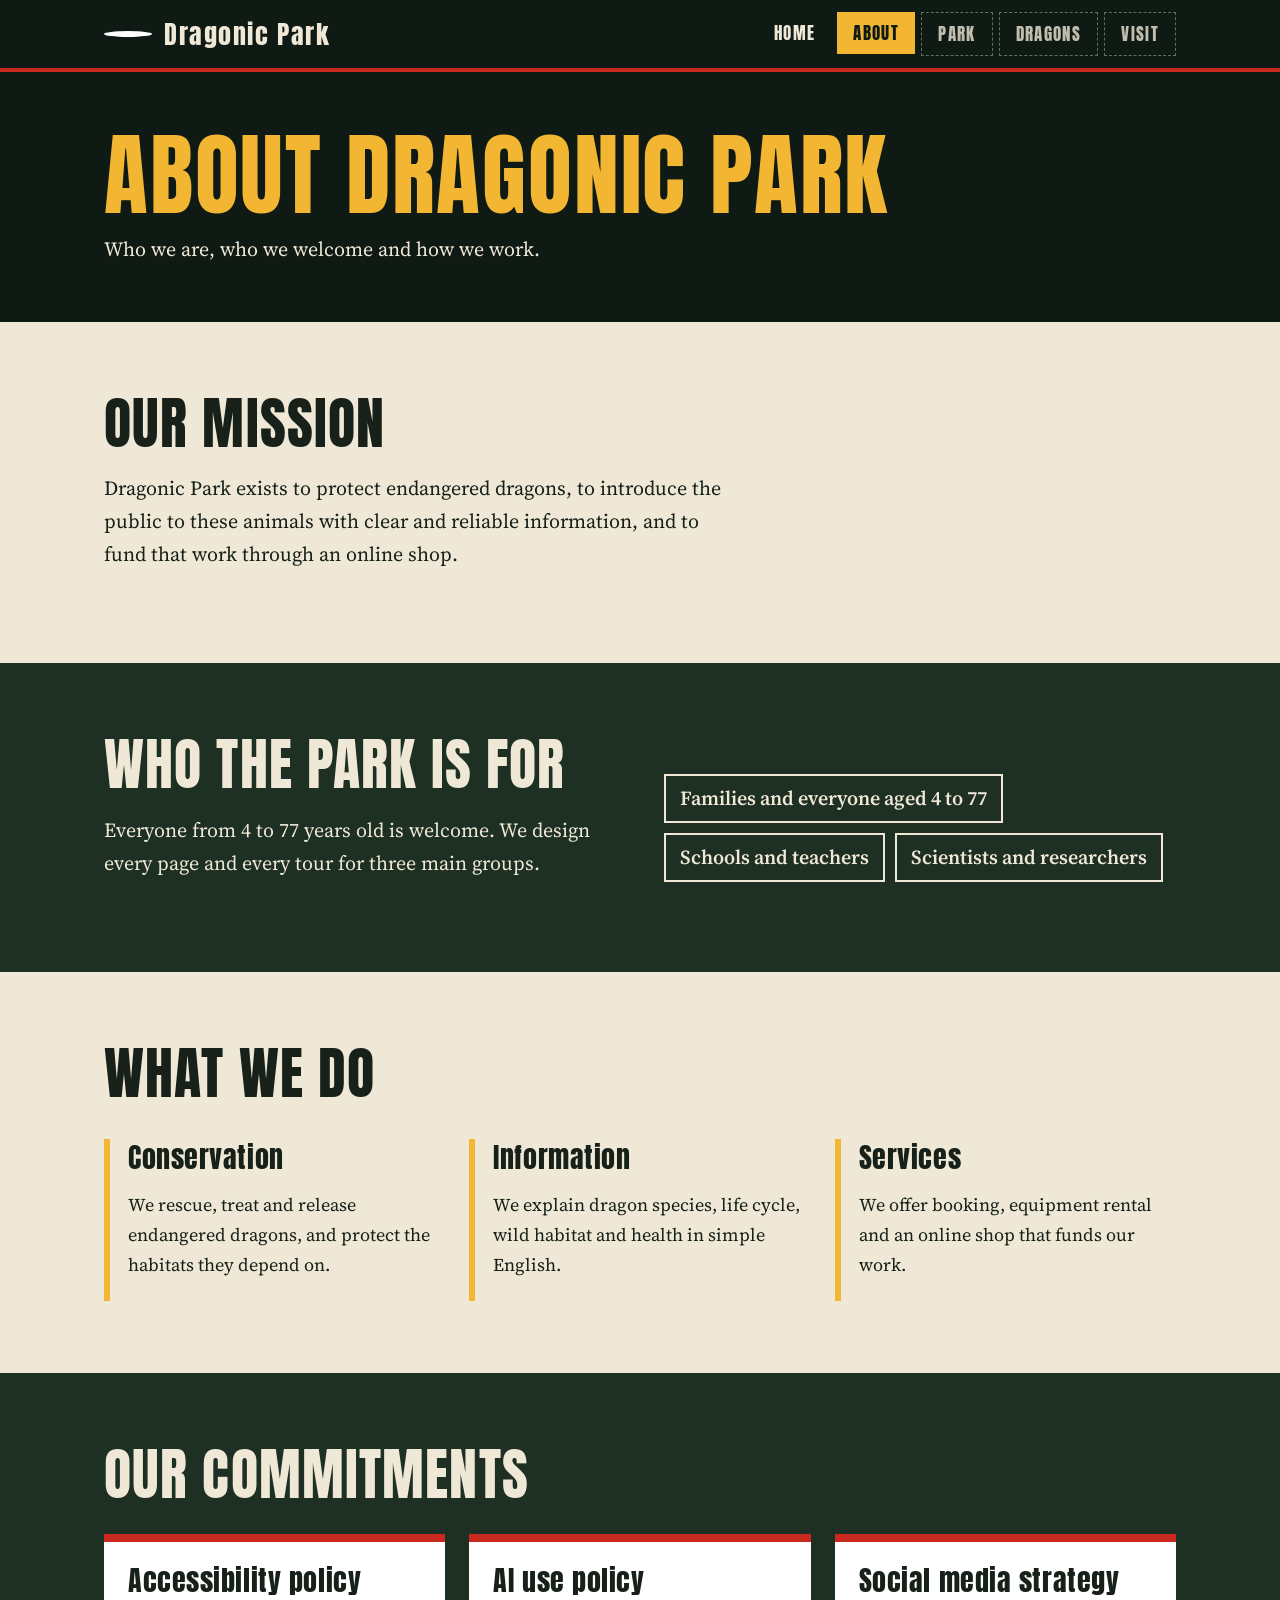
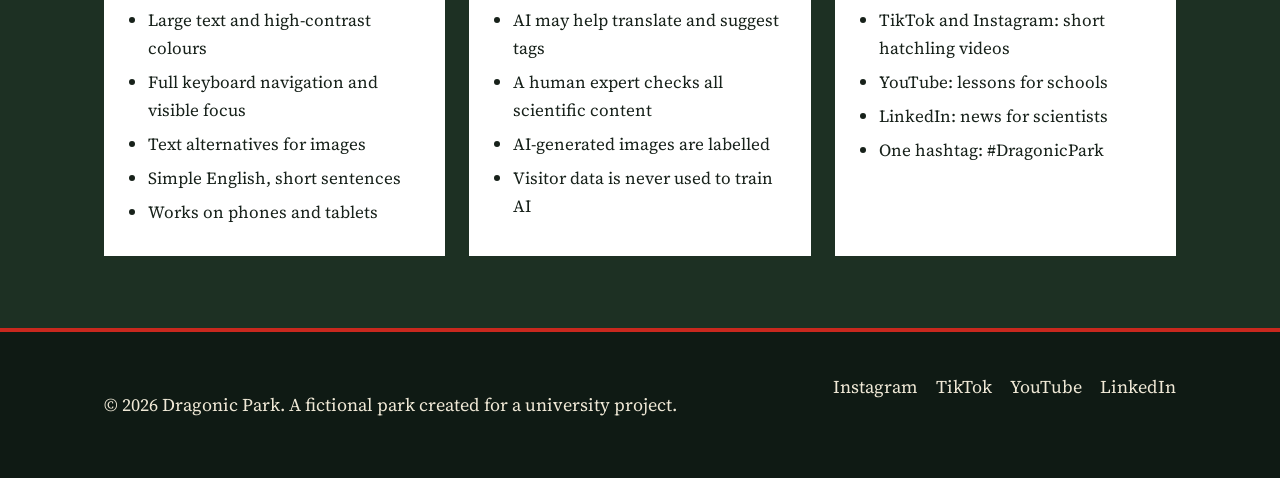
==== about.html @ 77708f82 "Add files via upload" ====
<!DOCTYPE html>
<html lang="en"><head><meta charset="UTF-8"><meta name="viewport" content="width=device-width, initial-scale=1">
<title>About — Dragonic Park</title>
<link rel="preconnect" href="https://fonts.googleapis.com"><link rel="preconnect" href="https://fonts.gstatic.com" crossorigin>
<link href="https://fonts.googleapis.com/css2?family=Anton&family=Source+Serif+4:wght@400;600;700&display=swap" rel="stylesheet">
<link rel="stylesheet" href="style.css"></head><body>
<a class="skip" href="#main">Skip to main content</a>
<header class="top"><div class="wrap"><a class="brand" href="index.html"><img src="logo.svg" alt="">Dragonic Park</a><nav aria-label="Main navigation"><ul><li><a href="index.html">Home</a></li><li><a href="about.html" aria-current="page">About</a></li><li><a href="#" class="soon" aria-disabled="true" title="This page is coming soon">Park</a></li><li><a href="#" class="soon" aria-disabled="true" title="This page is coming soon">Dragons</a></li><li><a href="#" class="soon" aria-disabled="true" title="This page is coming soon">Visit</a></li></ul></nav></div></header>
<main id="main"><div class="page-title"><div class="wrap"><h1>About Dragonic Park</h1><p>Who we are, who we welcome and how we work.</p></div></div>
<section><div class="wrap"><h2>Our mission</h2><p class="lead">Dragonic Park exists to protect endangered dragons, to introduce the public to these animals with clear and reliable information, and to fund that work through an online shop.</p></div></section>
<section class="dark"><div class="wrap cols"><div><h2>Who the park is for</h2><p class="lead">Everyone from 4 to 77 years old is welcome. We design every page and every tour for three main groups.</p></div>
<ul class="tags" style="font-size:20px"><li>Families and everyone aged 4 to 77</li><li>Schools and teachers</li><li>Scientists and researchers</li></ul></div></section>
<section><div class="wrap"><h2>What we do</h2><div class="info"><article><h3>Conservation</h3><p>We rescue, treat and release endangered dragons, and protect the habitats they depend on.</p></article>
<article><h3>Information</h3><p>We explain dragon species, life cycle, wild habitat and health in simple English.</p></article>
<article><h3>Services</h3><p>We offer booking, equipment rental and an online shop that funds our work.</p></article></div></div></section>
<section class="dark"><div class="wrap"><h2>Our commitments</h2><div class="policy" style="color:var(--ink)">
<article><h3>Accessibility policy</h3><ul><li>Large text and high-contrast colours</li><li>Full keyboard navigation and visible focus</li><li>Text alternatives for images</li><li>Simple English, short sentences</li><li>Works on phones and tablets</li></ul></article>
<article><h3>AI use policy</h3><ul><li>AI may help translate and suggest tags</li><li>A human expert checks all scientific content</li><li>AI-generated images are labelled</li><li>Visitor data is never used to train AI</li></ul></article>
<article><h3>Social media strategy</h3><ul><li>TikTok and Instagram: short hatchling videos</li><li>YouTube: lessons for schools</li><li>LinkedIn: news for scientists</li><li>One hashtag: #DragonicPark</li></ul></article></div></div></section></main>
<footer><div class="wrap"><p>© 2026 Dragonic Park. A fictional park created for a university project.</p><ul><li>Instagram</li><li>TikTok</li><li>YouTube</li><li>LinkedIn</li></ul></div></footer>
<div id="toast" role="status">This page is coming soon.</div>
<script>document.querySelectorAll('a.soon').forEach(a=>a.addEventListener('click',e=>{e.preventDefault();const t=document.getElementById('toast');t.style.display='block';clearTimeout(window._t);window._t=setTimeout(()=>t.style.display='none',2500)}))</script>
</body></html>
---- style.css ----
:root{--night:#0f1a14;--moss:#1d3023;--leaf:#2f4a35;--red:#c8281e;--amber:#f2b632;--bone:#efe8d6;--ink:#17211a;--display:"Anton","Impact","Arial Narrow",sans-serif;--body:"Source Serif 4",Georgia,serif}
*{box-sizing:border-box}html{scroll-behavior:smooth}
body{margin:0;background:var(--bone);color:var(--ink);font:18px/1.65 var(--body)}
img,svg{max-width:100%}a{color:inherit}
h1,h2,h3{font-family:var(--display);font-weight:400;letter-spacing:.02em;line-height:1.05;margin:0}
.wrap{max-width:1120px;margin:0 auto;padding:0 24px}
.skip{position:absolute;left:-999px;background:#fff;color:#000;padding:10px 16px;z-index:20}.skip:focus{left:8px;top:8px}
a:focus-visible,button:focus-visible{outline:3px solid var(--amber);outline-offset:3px}
/* header */
.top{background:var(--night);color:var(--bone);border-bottom:4px solid var(--red)}
.top .wrap{display:flex;align-items:center;justify-content:space-between;gap:16px;flex-wrap:wrap;padding-top:12px;padding-bottom:12px}
.brand{display:flex;align-items:center;gap:12px;text-decoration:none;font:26px var(--display);letter-spacing:.06em}
.brand img{width:48px;height:auto;background:#fff;border-radius:50%;padding:3px}
nav ul{display:flex;gap:6px;list-style:none;margin:0;padding:0;flex-wrap:wrap}
nav a{display:block;padding:8px 16px;text-decoration:none;font:17px var(--display);letter-spacing:.08em;text-transform:uppercase}
nav a:hover,nav a[aria-current]{background:var(--amber);color:var(--night)}
nav a.soon{opacity:.8;border:1px dashed #6f8a77}
/* hero */
.hero{background:radial-gradient(ellipse at 50% 120%,#2f4a35 0,var(--night) 65%);color:var(--bone);text-align:center;padding:72px 0 90px;position:relative}
.badge{width:min(360px,80vw);aspect-ratio:1.5;margin:0 auto 28px;border:6px solid var(--amber);border-radius:50%;background:var(--red);display:grid;place-items:center;box-shadow:0 0 0 6px var(--night),0 0 0 10px var(--amber)}
.badge img{width:44%;background:#fff;border-radius:50%;padding:6px}
.hero h1{font-size:clamp(46px,9vw,110px);color:var(--amber);text-transform:uppercase}
.hero p{max-width:640px;margin:18px auto 30px;font-size:20px}
.btn{display:inline-block;padding:14px 28px;background:var(--red);color:#fff;text-decoration:none;font:20px var(--display);letter-spacing:.08em;text-transform:uppercase;border:3px solid var(--red)}
.btn:hover{background:transparent;color:var(--amber);border-color:var(--amber)}
.btn.alt{background:transparent;border-color:var(--bone);color:var(--bone);margin-left:10px}
.btn.alt:hover{border-color:var(--amber)}
.strip{background:var(--amber);color:var(--night);font:20px var(--display);letter-spacing:.06em;text-align:center;padding:12px 16px}
/* sections */
section{padding:72px 0}
.dark{background:var(--moss);color:var(--bone)}
h2{font-size:clamp(34px,5vw,56px);text-transform:uppercase;margin-bottom:20px}
.lead{max-width:62ch;font-size:20px}
.cols{display:grid;grid-template-columns:1fr 1fr;gap:48px;align-items:center}
.stats{display:grid;grid-template-columns:repeat(3,1fr);gap:16px;text-align:center}
.stats div{border:3px solid var(--night);padding:22px 10px}.stats b{display:block;font:48px var(--display);color:var(--red)}
.grid{display:grid;grid-template-columns:repeat(3,1fr);gap:24px;margin-top:36px}
.card{background:var(--bone);color:var(--ink);border-top:12px solid var(--c,var(--red));padding:22px}
.card h3{font-size:28px;margin-bottom:4px}.card small{display:block;font-weight:700;margin-bottom:10px}
.card p{margin:0;font-size:17px}
.info{display:grid;grid-template-columns:repeat(3,1fr);gap:24px;margin-top:36px}
.info article{border-left:6px solid var(--amber);padding:4px 0 4px 18px}.info h3{font-size:28px;margin-bottom:8px}
.tags{display:flex;flex-wrap:wrap;gap:10px;list-style:none;padding:0;margin:20px 0 0}
.tags li{border:2px solid currentColor;padding:6px 14px;font-weight:600}
.shop{display:grid;grid-template-columns:repeat(4,1fr);gap:16px;list-style:none;padding:0;margin:30px 0 0}
.shop li{background:var(--night);color:var(--bone);padding:20px}.shop b{display:block;font:22px var(--display);color:var(--amber)}
.page-title{background:var(--night);color:var(--amber);padding:56px 0}.page-title h1{font-size:clamp(44px,8vw,90px);text-transform:uppercase}
.page-title p{color:var(--bone);max-width:60ch;font-size:20px;margin:10px 0 0}
.policy{display:grid;grid-template-columns:repeat(3,1fr);gap:24px;margin-top:30px}
.policy article{background:#fff;border-top:8px solid var(--red);padding:24px}.policy h3{font-size:28px;margin-bottom:10px}
.policy ul{padding-left:20px;margin:0}.policy li{margin-bottom:6px;font-size:17px}
footer{background:var(--night);color:var(--bone);padding:40px 0;border-top:4px solid var(--red)}
footer .wrap{display:flex;justify-content:space-between;gap:20px;flex-wrap:wrap}footer ul{display:flex;gap:18px;list-style:none;margin:0;padding:0}
#toast{position:fixed;left:50%;bottom:24px;transform:translateX(-50%);background:var(--amber);color:var(--night);padding:14px 22px;font:18px var(--display);letter-spacing:.05em;display:none;z-index:30}
@media(max-width:860px){.cols,.grid,.info,.policy,.shop{grid-template-columns:1fr 1fr}.cols{grid-template-columns:1fr}}
@media(max-width:560px){.grid,.info,.policy,.shop,.stats{grid-template-columns:1fr}.btn.alt{margin:12px 0 0}}
@media(prefers-reduced-motion:reduce){html{scroll-behavior:auto}}
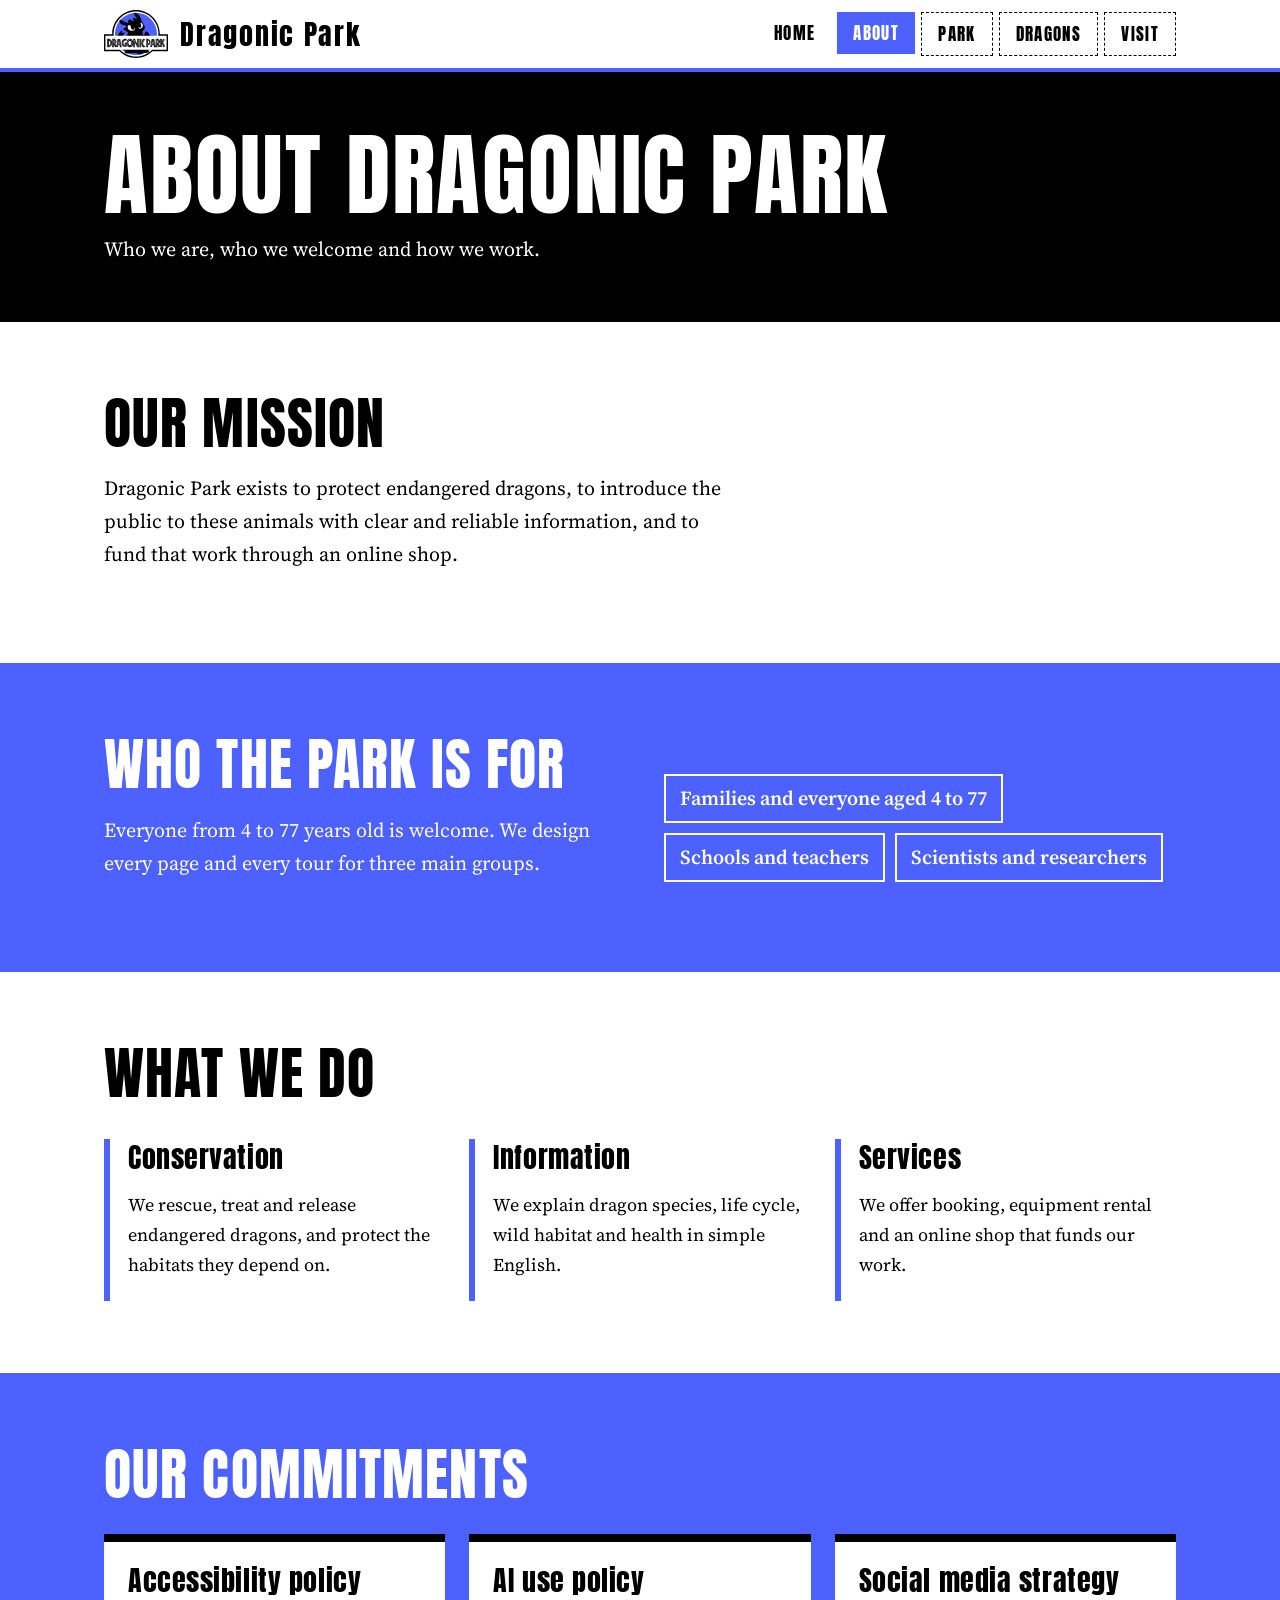
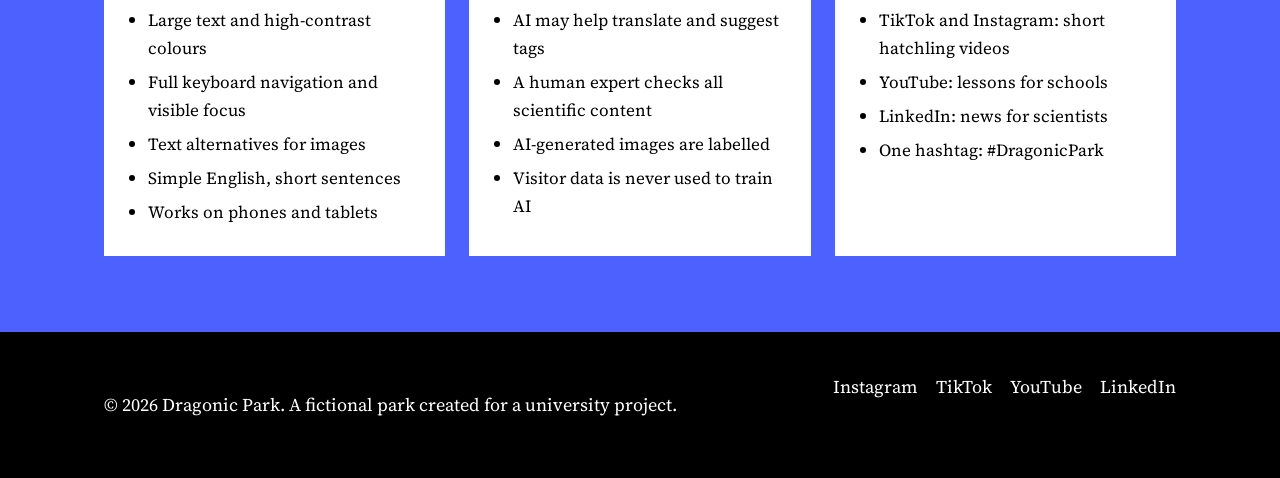
==== commit 61d91d4b: "update colors" ====
--- a/about.html
+++ b/about.html
@@ -13,7 +13,7 @@
 <section><div class="wrap"><h2>What we do</h2><div class="info"><article><h3>Conservation</h3><p>We rescue, treat and release endangered dragons, and protect the habitats they depend on.</p></article>
 <article><h3>Information</h3><p>We explain dragon species, life cycle, wild habitat and health in simple English.</p></article>
 <article><h3>Services</h3><p>We offer booking, equipment rental and an online shop that funds our work.</p></article></div></div></section>
-<section class="dark"><div class="wrap"><h2>Our commitments</h2><div class="policy" style="color:var(--ink)">
+<section class="dark"><div class="wrap"><h2>Our commitments</h2><div class="policy" style="color:#000">
 <article><h3>Accessibility policy</h3><ul><li>Large text and high-contrast colours</li><li>Full keyboard navigation and visible focus</li><li>Text alternatives for images</li><li>Simple English, short sentences</li><li>Works on phones and tablets</li></ul></article>
 <article><h3>AI use policy</h3><ul><li>AI may help translate and suggest tags</li><li>A human expert checks all scientific content</li><li>AI-generated images are labelled</li><li>Visitor data is never used to train AI</li></ul></article>
 <article><h3>Social media strategy</h3><ul><li>TikTok and Instagram: short hatchling videos</li><li>YouTube: lessons for schools</li><li>LinkedIn: news for scientists</li><li>One hashtag: #DragonicPark</li></ul></article></div></div></section></main>
--- a/style.css
+++ b/style.css
@@ -1,57 +1,57 @@
-:root{--night:#0f1a14;--moss:#1d3023;--leaf:#2f4a35;--red:#c8281e;--amber:#f2b632;--bone:#efe8d6;--ink:#17211a;--display:"Anton","Impact","Arial Narrow",sans-serif;--body:"Source Serif 4",Georgia,serif}
+:root{--black:#000;--blue:#4C61FD;--white:#fff;--display:"Anton","Impact","Arial Narrow",sans-serif;--body:"Source Serif 4",Georgia,serif}
 *{box-sizing:border-box}html{scroll-behavior:smooth}
-body{margin:0;background:var(--bone);color:var(--ink);font:18px/1.65 var(--body)}
+body{margin:0;background:#fff;color:#000;font:18px/1.65 var(--body)}
 img,svg{max-width:100%}a{color:inherit}
 h1,h2,h3{font-family:var(--display);font-weight:400;letter-spacing:.02em;line-height:1.05;margin:0}
 .wrap{max-width:1120px;margin:0 auto;padding:0 24px}
-.skip{position:absolute;left:-999px;background:#fff;color:#000;padding:10px 16px;z-index:20}.skip:focus{left:8px;top:8px}
-a:focus-visible,button:focus-visible{outline:3px solid var(--amber);outline-offset:3px}
+.skip{position:absolute;left:-999px;background:#fff;color:#000;border:2px solid #000;padding:10px 16px;z-index:20}.skip:focus{left:8px;top:8px}
+a:focus-visible,button:focus-visible{outline:3px solid #000;outline-offset:3px;box-shadow:0 0 0 6px #fff}
 /* header */
-.top{background:var(--night);color:var(--bone);border-bottom:4px solid var(--red)}
-.top .wrap{display:flex;align-items:center;justify-content:space-between;gap:16px;flex-wrap:wrap;padding-top:12px;padding-bottom:12px}
-.brand{display:flex;align-items:center;gap:12px;text-decoration:none;font:26px var(--display);letter-spacing:.06em}
-.brand img{width:48px;height:auto;background:#fff;border-radius:50%;padding:3px}
+.top{background:#fff;color:#000;border-bottom:4px solid var(--blue)}
+.top .wrap{display:flex;align-items:center;justify-content:space-between;gap:16px;flex-wrap:wrap;padding-top:10px;padding-bottom:10px}
+.brand{display:flex;align-items:center;gap:12px;text-decoration:none;font:28px var(--display);letter-spacing:.06em}
+.brand img{height:48px;width:auto;display:block}
 nav ul{display:flex;gap:6px;list-style:none;margin:0;padding:0;flex-wrap:wrap}
 nav a{display:block;padding:8px 16px;text-decoration:none;font:17px var(--display);letter-spacing:.08em;text-transform:uppercase}
-nav a:hover,nav a[aria-current]{background:var(--amber);color:var(--night)}
-nav a.soon{opacity:.8;border:1px dashed #6f8a77}
+nav a:hover,nav a[aria-current]{background:var(--blue);color:#fff}
+nav a.soon{border:1px dashed #000}
 /* hero */
-.hero{background:radial-gradient(ellipse at 50% 120%,#2f4a35 0,var(--night) 65%);color:var(--bone);text-align:center;padding:72px 0 90px;position:relative}
-.badge{width:min(360px,80vw);aspect-ratio:1.5;margin:0 auto 28px;border:6px solid var(--amber);border-radius:50%;background:var(--red);display:grid;place-items:center;box-shadow:0 0 0 6px var(--night),0 0 0 10px var(--amber)}
-.badge img{width:44%;background:#fff;border-radius:50%;padding:6px}
-.hero h1{font-size:clamp(46px,9vw,110px);color:var(--amber);text-transform:uppercase}
+.hero{background:#fff;color:#000;text-align:center;padding:56px 0 80px}
+.emblem{display:block;width:min(520px,88vw);height:auto;margin:0 auto 24px}
+.hero h1{font-size:clamp(46px,9vw,100px);color:var(--blue);text-transform:uppercase}
 .hero p{max-width:640px;margin:18px auto 30px;font-size:20px}
-.btn{display:inline-block;padding:14px 28px;background:var(--red);color:#fff;text-decoration:none;font:20px var(--display);letter-spacing:.08em;text-transform:uppercase;border:3px solid var(--red)}
-.btn:hover{background:transparent;color:var(--amber);border-color:var(--amber)}
-.btn.alt{background:transparent;border-color:var(--bone);color:var(--bone);margin-left:10px}
-.btn.alt:hover{border-color:var(--amber)}
-.strip{background:var(--amber);color:var(--night);font:20px var(--display);letter-spacing:.06em;text-align:center;padding:12px 16px}
+.btn{display:inline-block;padding:14px 28px;background:var(--blue);color:#fff;text-decoration:none;font:20px var(--display);letter-spacing:.08em;text-transform:uppercase;border:3px solid var(--blue)}
+.btn:hover{background:#000;border-color:#000}
+.btn.alt{background:transparent;border-color:#000;color:#000;margin-left:10px}
+.btn.alt:hover{background:#000;color:#fff}
+.dark .btn{background:#fff;color:#000;border-color:#fff}.dark .btn:hover{background:#000;color:#fff;border-color:#000}
+.strip{background:var(--blue);color:#fff;font:20px var(--display);letter-spacing:.06em;text-align:center;padding:12px 16px}
 /* sections */
 section{padding:72px 0}
-.dark{background:var(--moss);color:var(--bone)}
+.dark{background:var(--blue);color:#fff}
 h2{font-size:clamp(34px,5vw,56px);text-transform:uppercase;margin-bottom:20px}
 .lead{max-width:62ch;font-size:20px}
 .cols{display:grid;grid-template-columns:1fr 1fr;gap:48px;align-items:center}
 .stats{display:grid;grid-template-columns:repeat(3,1fr);gap:16px;text-align:center}
-.stats div{border:3px solid var(--night);padding:22px 10px}.stats b{display:block;font:48px var(--display);color:var(--red)}
+.stats div{border:3px solid #000;padding:22px 10px}.stats b{display:block;font:48px var(--display);color:var(--blue)}
 .grid{display:grid;grid-template-columns:repeat(3,1fr);gap:24px;margin-top:36px}
-.card{background:var(--bone);color:var(--ink);border-top:12px solid var(--c,var(--red));padding:22px}
-.card h3{font-size:28px;margin-bottom:4px}.card small{display:block;font-weight:700;margin-bottom:10px}
+.card{background:#fff;color:#000;border-top:12px solid var(--c,#000);padding:22px}
+.card h3{font-size:28px;margin-bottom:4px}.card small{display:block;font-weight:700;margin-bottom:10px;color:var(--blue)}
 .card p{margin:0;font-size:17px}
 .info{display:grid;grid-template-columns:repeat(3,1fr);gap:24px;margin-top:36px}
-.info article{border-left:6px solid var(--amber);padding:4px 0 4px 18px}.info h3{font-size:28px;margin-bottom:8px}
+.info article{border-left:6px solid var(--blue);padding:4px 0 4px 18px}.info h3{font-size:28px;margin-bottom:8px}
 .tags{display:flex;flex-wrap:wrap;gap:10px;list-style:none;padding:0;margin:20px 0 0}
 .tags li{border:2px solid currentColor;padding:6px 14px;font-weight:600}
 .shop{display:grid;grid-template-columns:repeat(4,1fr);gap:16px;list-style:none;padding:0;margin:30px 0 0}
-.shop li{background:var(--night);color:var(--bone);padding:20px}.shop b{display:block;font:22px var(--display);color:var(--amber)}
-.page-title{background:var(--night);color:var(--amber);padding:56px 0}.page-title h1{font-size:clamp(44px,8vw,90px);text-transform:uppercase}
-.page-title p{color:var(--bone);max-width:60ch;font-size:20px;margin:10px 0 0}
+.shop li{background:#000;color:#fff;padding:20px}.shop b{display:block;font:22px var(--display)}
+.page-title{background:#000;color:#fff;padding:56px 0}.page-title h1{font-size:clamp(44px,8vw,90px);text-transform:uppercase}
+.page-title p{color:#fff;max-width:60ch;font-size:20px;margin:10px 0 0}
 .policy{display:grid;grid-template-columns:repeat(3,1fr);gap:24px;margin-top:30px}
-.policy article{background:#fff;border-top:8px solid var(--red);padding:24px}.policy h3{font-size:28px;margin-bottom:10px}
+.policy article{background:#fff;border-top:8px solid #000;padding:24px}.policy h3{font-size:28px;margin-bottom:10px}
 .policy ul{padding-left:20px;margin:0}.policy li{margin-bottom:6px;font-size:17px}
-footer{background:var(--night);color:var(--bone);padding:40px 0;border-top:4px solid var(--red)}
+footer{background:#000;color:#fff;padding:40px 0;border-top:4px solid var(--blue)}
 footer .wrap{display:flex;justify-content:space-between;gap:20px;flex-wrap:wrap}footer ul{display:flex;gap:18px;list-style:none;margin:0;padding:0}
-#toast{position:fixed;left:50%;bottom:24px;transform:translateX(-50%);background:var(--amber);color:var(--night);padding:14px 22px;font:18px var(--display);letter-spacing:.05em;display:none;z-index:30}
-@media(max-width:860px){.cols,.grid,.info,.policy,.shop{grid-template-columns:1fr 1fr}.cols{grid-template-columns:1fr}}
+#toast{position:fixed;left:50%;bottom:24px;transform:translateX(-50%);background:var(--blue);color:#fff;padding:14px 22px;font:18px var(--display);letter-spacing:.05em;display:none;z-index:30}
+@media(max-width:860px){.grid,.info,.policy,.shop{grid-template-columns:1fr 1fr}.cols{grid-template-columns:1fr}}
 @media(max-width:560px){.grid,.info,.policy,.shop,.stats{grid-template-columns:1fr}.btn.alt{margin:12px 0 0}}
-@media(prefers-reduced-motion:reduce){html{scroll-behavior:auto}}
+@media(prefers-reduced-motion:reduce){html{scroll-behavior:auto}}
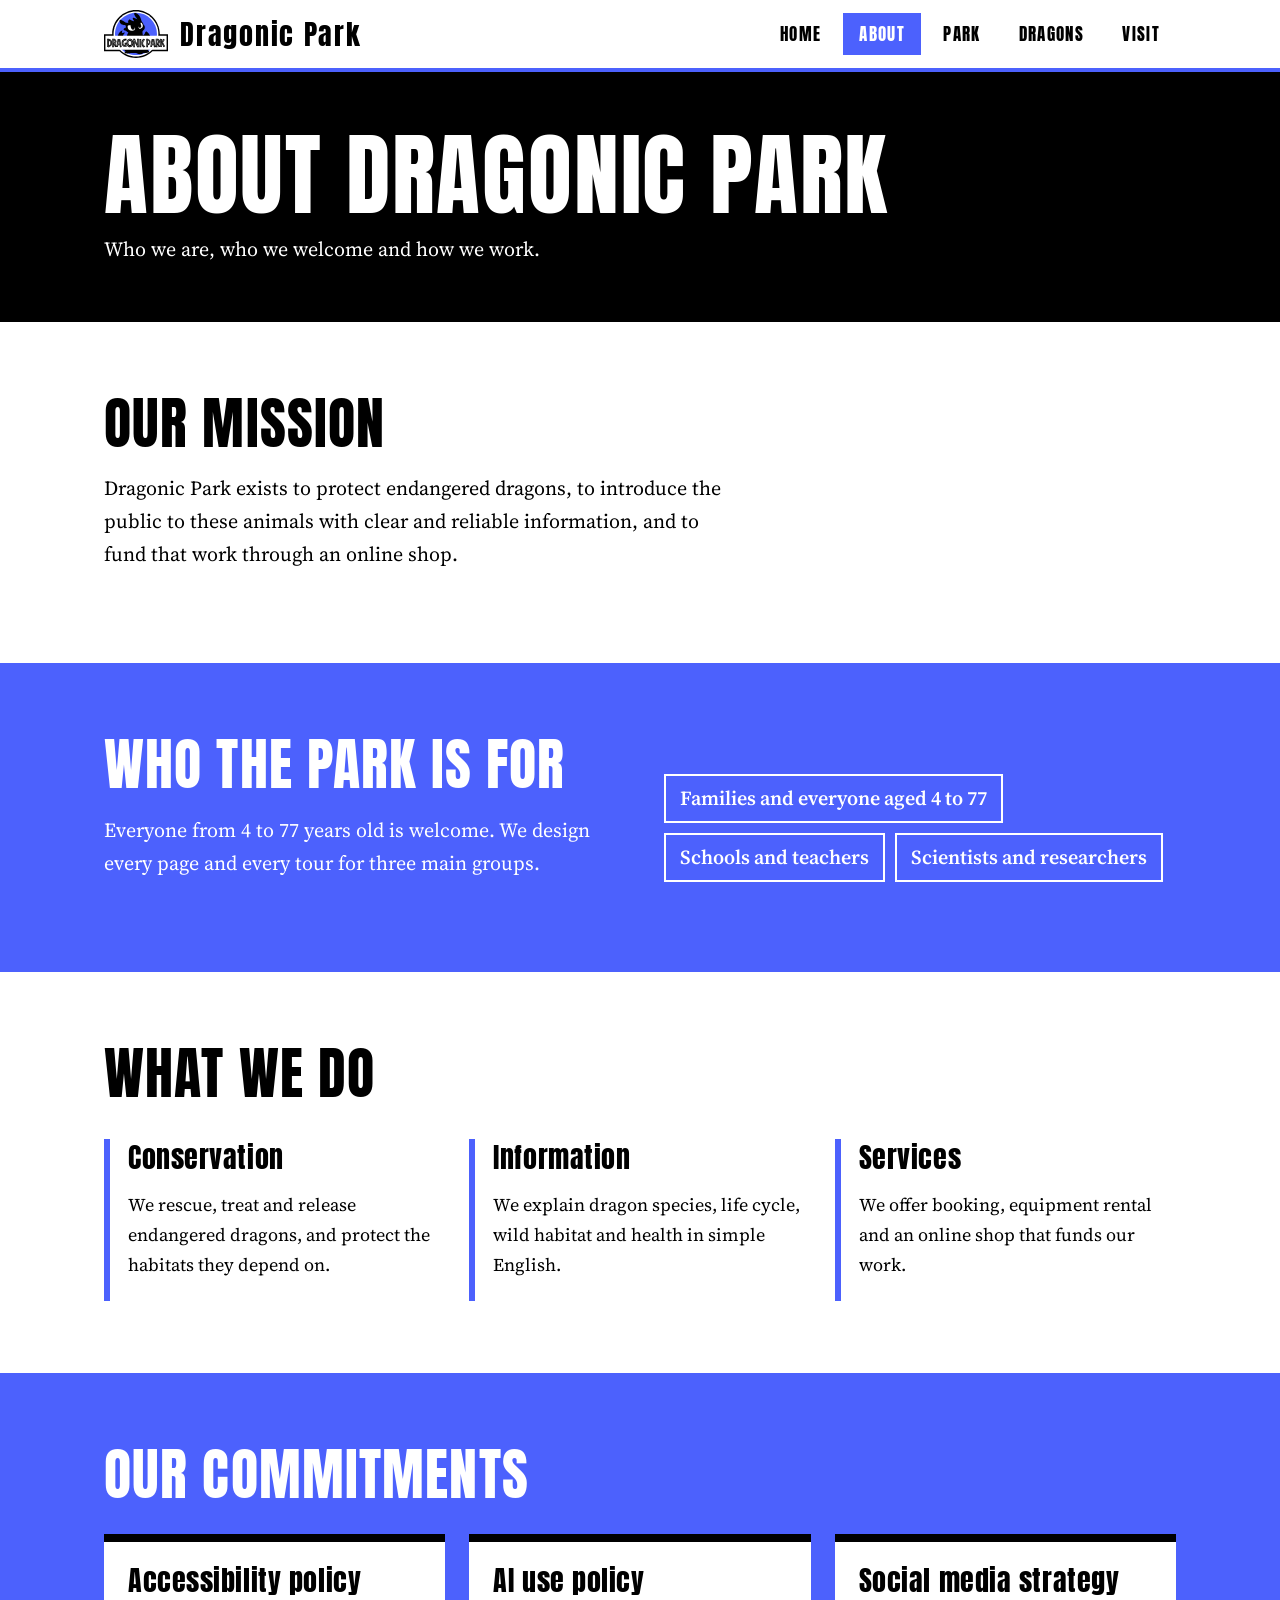
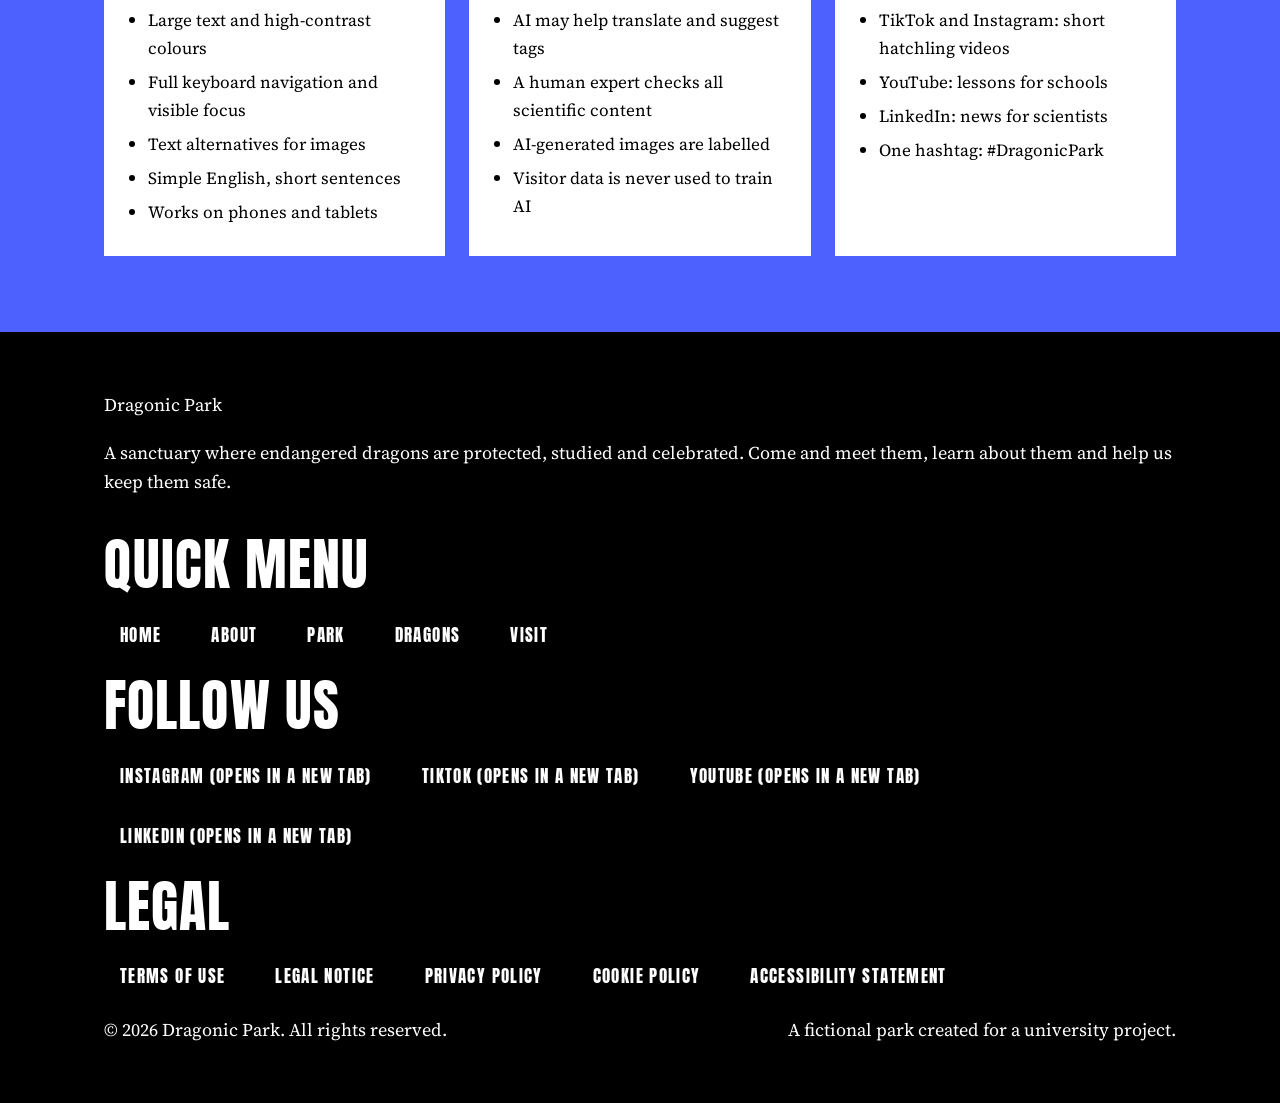
==== commit 092b72b8: "upgrade (without img)" ====
--- a/about.html
+++ b/about.html
@@ -5,7 +5,7 @@
 <link href="https://fonts.googleapis.com/css2?family=Anton&family=Source+Serif+4:wght@400;600;700&display=swap" rel="stylesheet">
 <link rel="stylesheet" href="style.css"></head><body>
 <a class="skip" href="#main">Skip to main content</a>
-<header class="top"><div class="wrap"><a class="brand" href="index.html"><img src="logo.svg" alt="">Dragonic Park</a><nav aria-label="Main navigation"><ul><li><a href="index.html">Home</a></li><li><a href="about.html" aria-current="page">About</a></li><li><a href="#" class="soon" aria-disabled="true" title="This page is coming soon">Park</a></li><li><a href="#" class="soon" aria-disabled="true" title="This page is coming soon">Dragons</a></li><li><a href="#" class="soon" aria-disabled="true" title="This page is coming soon">Visit</a></li></ul></nav></div></header>
+<header class="top"><div class="wrap"><a class="brand" href="index.html"><img src="logo.svg" alt="">Dragonic Park</a><nav aria-label="Main navigation"><ul><li><a href="index.html">Home</a></li><li><a href="about.html" aria-current="page">About</a></li><li><a href="park.html">Park</a></li><li><a href="dragons.html">Dragons</a></li><li><a href="visit.html">Visit</a></li></ul></nav></div></header>
 <main id="main"><div class="page-title"><div class="wrap"><h1>About Dragonic Park</h1><p>Who we are, who we welcome and how we work.</p></div></div>
 <section><div class="wrap"><h2>Our mission</h2><p class="lead">Dragonic Park exists to protect endangered dragons, to introduce the public to these animals with clear and reliable information, and to fund that work through an online shop.</p></div></section>
 <section class="dark"><div class="wrap cols"><div><h2>Who the park is for</h2><p class="lead">Everyone from 4 to 77 years old is welcome. We design every page and every tour for three main groups.</p></div>
@@ -17,7 +17,13 @@
 <article><h3>Accessibility policy</h3><ul><li>Large text and high-contrast colours</li><li>Full keyboard navigation and visible focus</li><li>Text alternatives for images</li><li>Simple English, short sentences</li><li>Works on phones and tablets</li></ul></article>
 <article><h3>AI use policy</h3><ul><li>AI may help translate and suggest tags</li><li>A human expert checks all scientific content</li><li>AI-generated images are labelled</li><li>Visitor data is never used to train AI</li></ul></article>
 <article><h3>Social media strategy</h3><ul><li>TikTok and Instagram: short hatchling videos</li><li>YouTube: lessons for schools</li><li>LinkedIn: news for scientists</li><li>One hashtag: #DragonicPark</li></ul></article></div></div></section></main>
-<footer><div class="wrap"><p>© 2026 Dragonic Park. A fictional park created for a university project.</p><ul><li>Instagram</li><li>TikTok</li><li>YouTube</li><li>LinkedIn</li></ul></div></footer>
-<div id="toast" role="status">This page is coming soon.</div>
-<script>document.querySelectorAll('a.soon').forEach(a=>a.addEventListener('click',e=>{e.preventDefault();const t=document.getElementById('toast');t.style.display='block';clearTimeout(window._t);window._t=setTimeout(()=>t.style.display='none',2500)}))</script>
+<footer class="site-footer">
+<div class="wrap foot-grid">
+<div class="foot-about"><p class="foot-brand">Dragonic Park</p><p>A sanctuary where endangered dragons are protected, studied and celebrated. Come and meet them, learn about them and help us keep them safe.</p></div>
+<nav aria-label="Quick menu"><h2>Quick menu</h2><ul><li><a href="index.html">Home</a></li><li><a href="about.html">About</a></li><li><a href="park.html">Park</a></li><li><a href="dragons.html">Dragons</a></li><li><a href="visit.html">Visit</a></li></ul></nav>
+<nav aria-label="Social media"><h2>Follow us</h2><ul><li><a href="https://www.instagram.com/" target="_blank" rel="noopener noreferrer">Instagram<span class="sr"> (opens in a new tab)</span></a></li><li><a href="https://www.tiktok.com/" target="_blank" rel="noopener noreferrer">TikTok<span class="sr"> (opens in a new tab)</span></a></li><li><a href="https://www.youtube.com/" target="_blank" rel="noopener noreferrer">YouTube<span class="sr"> (opens in a new tab)</span></a></li><li><a href="https://www.linkedin.com/" target="_blank" rel="noopener noreferrer">LinkedIn<span class="sr"> (opens in a new tab)</span></a></li></ul></nav>
+<nav aria-label="Legal information"><h2>Legal</h2><ul><li><a href="terms.html">Terms of Use</a></li><li><a href="legal-notice.html">Legal Notice</a></li><li><a href="privacy.html">Privacy Policy</a></li><li><a href="cookies.html">Cookie Policy</a></li><li><a href="accessibility.html">Accessibility Statement</a></li></ul></nav>
+</div>
+<div class="foot-bottom"><div class="wrap"><p>© 2026 Dragonic Park. All rights reserved.</p><p>A fictional park created for a university project.</p></div></div>
+</footer>
 </body></html>
--- a/style.css
+++ b/style.css
@@ -5,7 +5,7 @@
 h1,h2,h3{font-family:var(--display);font-weight:400;letter-spacing:.02em;line-height:1.05;margin:0}
 .wrap{max-width:1120px;margin:0 auto;padding:0 24px}
 .skip{position:absolute;left:-999px;background:#fff;color:#000;border:2px solid #000;padding:10px 16px;z-index:20}.skip:focus{left:8px;top:8px}
-a:focus-visible,button:focus-visible{outline:3px solid #000;outline-offset:3px;box-shadow:0 0 0 6px #fff}
+a:focus-visible,button:focus-visible,.shop li:focus-visible{outline:3px solid #000;outline-offset:3px;box-shadow:0 0 0 6px #fff}
 /* header */
 .top{background:#fff;color:#000;border-bottom:4px solid var(--blue)}
 .top .wrap{display:flex;align-items:center;justify-content:space-between;gap:16px;flex-wrap:wrap;padding-top:10px;padding-bottom:10px}
@@ -14,10 +14,9 @@
 nav ul{display:flex;gap:6px;list-style:none;margin:0;padding:0;flex-wrap:wrap}
 nav a{display:block;padding:8px 16px;text-decoration:none;font:17px var(--display);letter-spacing:.08em;text-transform:uppercase}
 nav a:hover,nav a[aria-current]{background:var(--blue);color:#fff}
-nav a.soon{border:1px dashed #000}
 /* hero */
-.hero{background:#fff;color:#000;text-align:center;padding:56px 0 80px}
-.emblem{display:block;width:min(520px,88vw);height:auto;margin:0 auto 24px}
+.hero{background:#fff;color:#000;text-align:center;padding:40px 0 64px}
+.emblem{display:block;width:min(240px,60vw);height:auto;margin:0 auto 20px}
 .hero h1{font-size:clamp(46px,9vw,100px);color:var(--blue);text-transform:uppercase}
 .hero p{max-width:640px;margin:18px auto 30px;font-size:20px}
 .btn{display:inline-block;padding:14px 28px;background:var(--blue);color:#fff;text-decoration:none;font:20px var(--display);letter-spacing:.08em;text-transform:uppercase;border:3px solid var(--blue)}
@@ -33,17 +32,21 @@
 .lead{max-width:62ch;font-size:20px}
 .cols{display:grid;grid-template-columns:1fr 1fr;gap:48px;align-items:center}
 .stats{display:grid;grid-template-columns:repeat(3,1fr);gap:16px;text-align:center}
-.stats div{border:3px solid #000;padding:22px 10px}.stats b{display:block;font:48px var(--display);color:var(--blue)}
+.stats div{border:3px solid #000;padding:22px 10px;transition:transform .25s,background .25s,color .25s,box-shadow .25s}.stats div:hover{transform:translateY(-8px);background:var(--blue);color:#fff;border-color:var(--blue);box-shadow:0 10px 0 #000}.stats div:hover b{color:#fff}.stats b{display:block;font:48px var(--display);color:var(--blue)}
 .grid{display:grid;grid-template-columns:repeat(3,1fr);gap:24px;margin-top:36px}
-.card{background:#fff;color:#000;border-top:12px solid var(--c,#000);padding:22px}
+.card{background:#fff;color:#000;border-top:12px solid #000;overflow:hidden}.card img{display:block;width:100%;height:auto}.card-body{padding:22px}
 .card h3{font-size:28px;margin-bottom:4px}.card small{display:block;font-weight:700;margin-bottom:10px;color:var(--blue)}
 .card p{margin:0;font-size:17px}
 .info{display:grid;grid-template-columns:repeat(3,1fr);gap:24px;margin-top:36px}
 .info article{border-left:6px solid var(--blue);padding:4px 0 4px 18px}.info h3{font-size:28px;margin-bottom:8px}
 .tags{display:flex;flex-wrap:wrap;gap:10px;list-style:none;padding:0;margin:20px 0 0}
-.tags li{border:2px solid currentColor;padding:6px 14px;font-weight:600}
+.tags li{border:2px solid currentColor;padding:6px 14px;font-weight:600;transition:transform .2s,background .2s,color .2s;cursor:default}.tags li:hover{transform:translateY(-4px) rotate(-2deg);background:#fff;color:var(--blue)}
 .shop{display:grid;grid-template-columns:repeat(4,1fr);gap:16px;list-style:none;padding:0;margin:30px 0 0}
-.shop li{background:#000;color:#fff;padding:20px}.shop b{display:block;font:22px var(--display)}
+.shop li{position:relative;overflow:hidden;min-height:250px;display:flex;flex-direction:column;justify-content:flex-end;background:#000;color:#fff;padding:20px;cursor:pointer;transition:transform .25s}
+.shop li:hover,.shop li:focus{transform:translateY(-6px)}
+.shop li img{position:absolute;left:0;top:0;width:100%;height:140px;object-fit:cover;transform:translateY(-100%);transition:transform .35s}
+.shop li:hover img,.shop li:focus img{transform:translateY(0)}
+.shop b{display:block;font:22px var(--display)}
 .page-title{background:#000;color:#fff;padding:56px 0}.page-title h1{font-size:clamp(44px,8vw,90px);text-transform:uppercase}
 .page-title p{color:#fff;max-width:60ch;font-size:20px;margin:10px 0 0}
 .policy{display:grid;grid-template-columns:repeat(3,1fr);gap:24px;margin-top:30px}
@@ -51,7 +54,6 @@
 .policy ul{padding-left:20px;margin:0}.policy li{margin-bottom:6px;font-size:17px}
 footer{background:#000;color:#fff;padding:40px 0;border-top:4px solid var(--blue)}
 footer .wrap{display:flex;justify-content:space-between;gap:20px;flex-wrap:wrap}footer ul{display:flex;gap:18px;list-style:none;margin:0;padding:0}
-#toast{position:fixed;left:50%;bottom:24px;transform:translateX(-50%);background:var(--blue);color:#fff;padding:14px 22px;font:18px var(--display);letter-spacing:.05em;display:none;z-index:30}
 @media(max-width:860px){.grid,.info,.policy,.shop{grid-template-columns:1fr 1fr}.cols{grid-template-columns:1fr}}
 @media(max-width:560px){.grid,.info,.policy,.shop,.stats{grid-template-columns:1fr}.btn.alt{margin:12px 0 0}}
-@media(prefers-reduced-motion:reduce){html{scroll-behavior:auto}}+@media(prefers-reduced-motion:reduce){html{scroll-behavior:auto}*{transition:none!important}.stats div:hover,.tags li:hover,.shop li:hover{transform:none}}
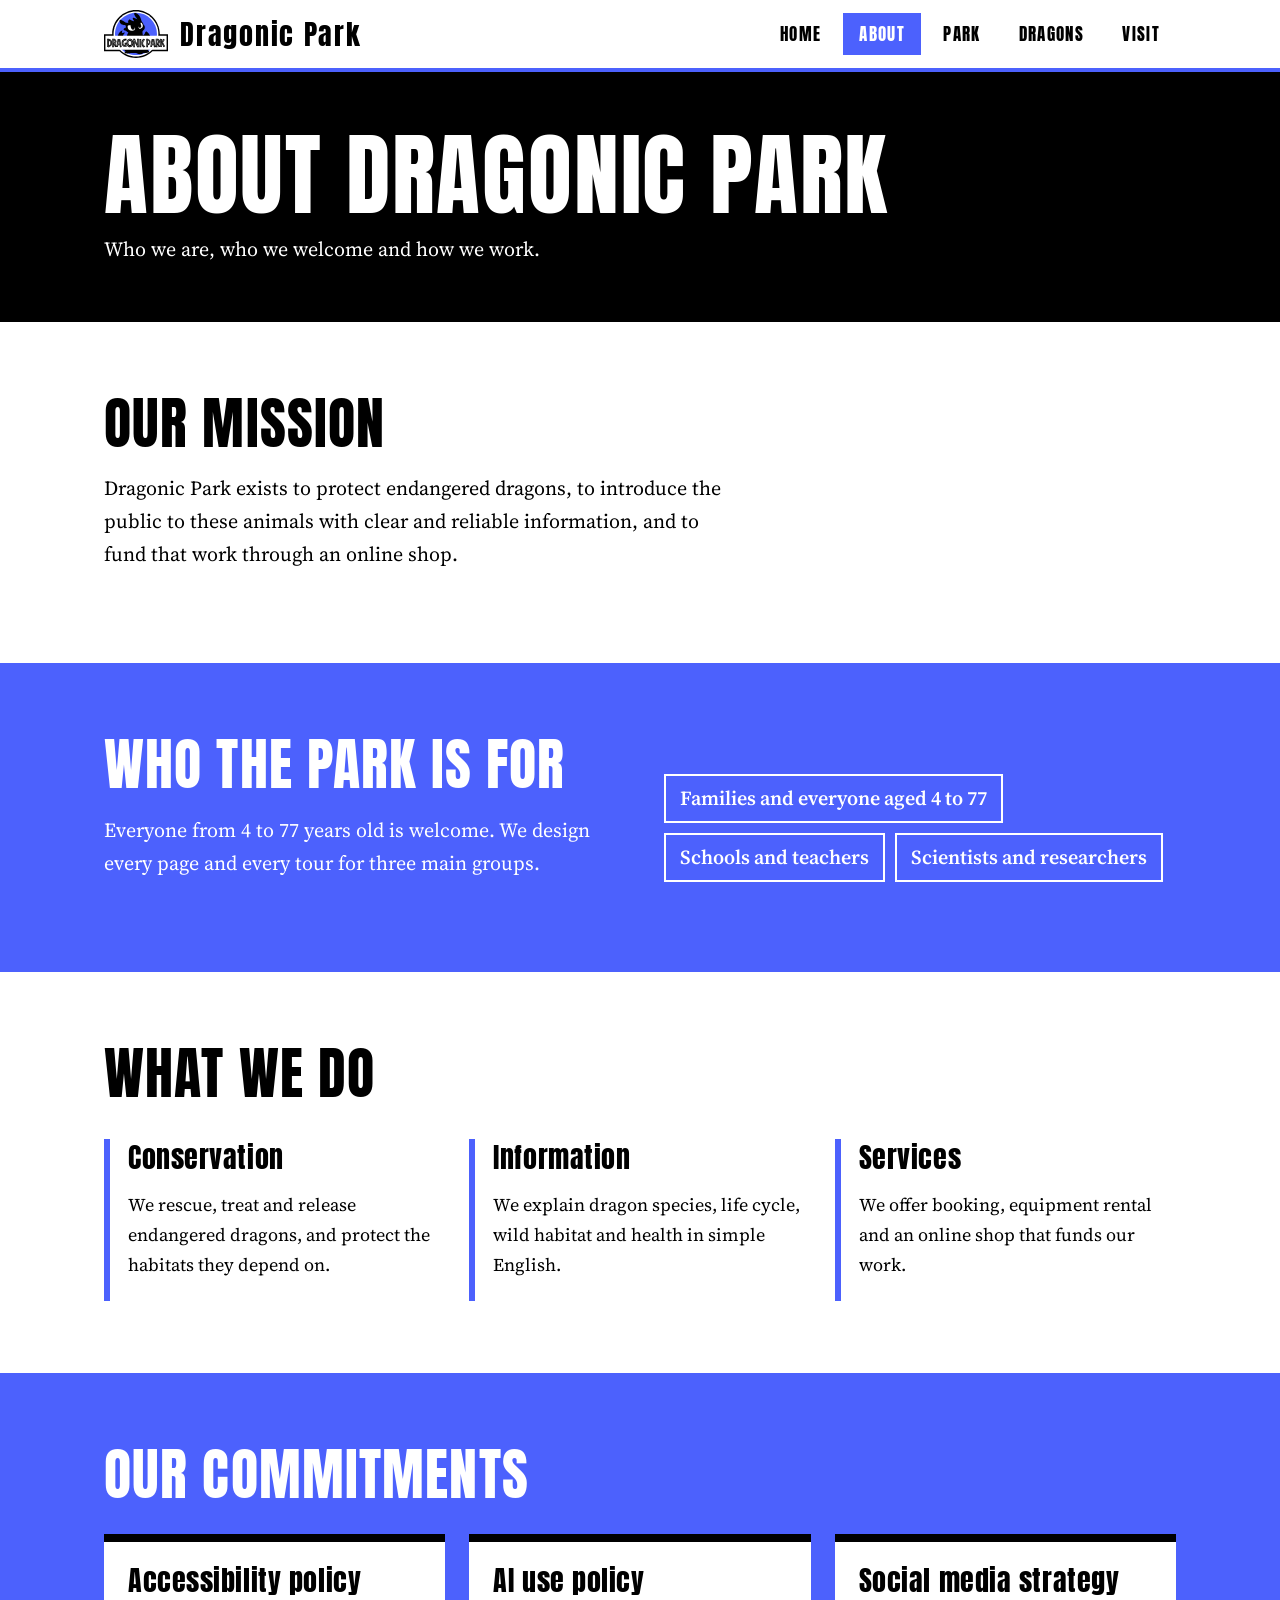
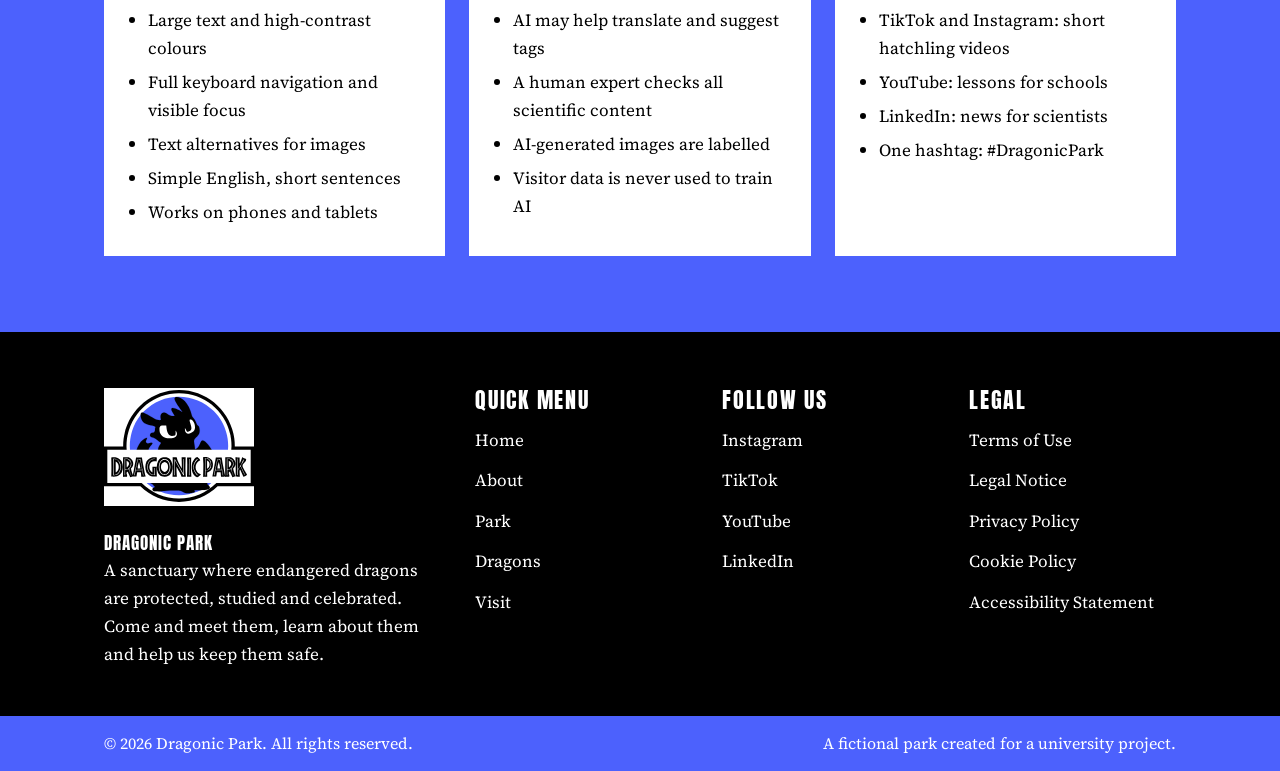
==== commit 331f904b: "better footer" ====
--- a/about.html
+++ b/about.html
@@ -19,7 +19,7 @@
 <article><h3>Social media strategy</h3><ul><li>TikTok and Instagram: short hatchling videos</li><li>YouTube: lessons for schools</li><li>LinkedIn: news for scientists</li><li>One hashtag: #DragonicPark</li></ul></article></div></div></section></main>
 <footer class="site-footer">
 <div class="wrap foot-grid">
-<div class="foot-about"><p class="foot-brand">Dragonic Park</p><p>A sanctuary where endangered dragons are protected, studied and celebrated. Come and meet them, learn about them and help us keep them safe.</p></div>
+<div class="foot-about"><a href="index.html" class="foot-logo"><img src="logo.svg" alt="Dragonic Park logo" width="150" height="112"></a><p class="foot-brand">Dragonic Park</p><p>A sanctuary where endangered dragons are protected, studied and celebrated. Come and meet them, learn about them and help us keep them safe.</p></div>
 <nav aria-label="Quick menu"><h2>Quick menu</h2><ul><li><a href="index.html">Home</a></li><li><a href="about.html">About</a></li><li><a href="park.html">Park</a></li><li><a href="dragons.html">Dragons</a></li><li><a href="visit.html">Visit</a></li></ul></nav>
 <nav aria-label="Social media"><h2>Follow us</h2><ul><li><a href="https://www.instagram.com/" target="_blank" rel="noopener noreferrer">Instagram<span class="sr"> (opens in a new tab)</span></a></li><li><a href="https://www.tiktok.com/" target="_blank" rel="noopener noreferrer">TikTok<span class="sr"> (opens in a new tab)</span></a></li><li><a href="https://www.youtube.com/" target="_blank" rel="noopener noreferrer">YouTube<span class="sr"> (opens in a new tab)</span></a></li><li><a href="https://www.linkedin.com/" target="_blank" rel="noopener noreferrer">LinkedIn<span class="sr"> (opens in a new tab)</span></a></li></ul></nav>
 <nav aria-label="Legal information"><h2>Legal</h2><ul><li><a href="terms.html">Terms of Use</a></li><li><a href="legal-notice.html">Legal Notice</a></li><li><a href="privacy.html">Privacy Policy</a></li><li><a href="cookies.html">Cookie Policy</a></li><li><a href="accessibility.html">Accessibility Statement</a></li></ul></nav>
--- a/style.css
+++ b/style.css
@@ -34,7 +34,7 @@
 .stats{display:grid;grid-template-columns:repeat(3,1fr);gap:16px;text-align:center}
 .stats div{border:3px solid #000;padding:22px 10px;transition:transform .25s,background .25s,color .25s,box-shadow .25s}.stats div:hover{transform:translateY(-8px);background:var(--blue);color:#fff;border-color:var(--blue);box-shadow:0 10px 0 #000}.stats div:hover b{color:#fff}.stats b{display:block;font:48px var(--display);color:var(--blue)}
 .grid{display:grid;grid-template-columns:repeat(3,1fr);gap:24px;margin-top:36px}
-.card{background:#fff;color:#000;border-top:12px solid #000;overflow:hidden}.card img{display:block;width:100%;height:auto}.card-body{padding:22px}
+.card{background:#fff;color:#000;border-top:12px solid #000;overflow:hidden}.card img{display:block;width:100%;height:auto;aspect-ratio:4/3;object-fit:cover}.card-body{padding:22px}
 .card h3{font-size:28px;margin-bottom:4px}.card small{display:block;font-weight:700;margin-bottom:10px;color:var(--blue)}
 .card p{margin:0;font-size:17px}
 .info{display:grid;grid-template-columns:repeat(3,1fr);gap:24px;margin-top:36px}
@@ -52,8 +52,24 @@
 .policy{display:grid;grid-template-columns:repeat(3,1fr);gap:24px;margin-top:30px}
 .policy article{background:#fff;border-top:8px solid #000;padding:24px}.policy h3{font-size:28px;margin-bottom:10px}
 .policy ul{padding-left:20px;margin:0}.policy li{margin-bottom:6px;font-size:17px}
-footer{background:#000;color:#fff;padding:40px 0;border-top:4px solid var(--blue)}
-footer .wrap{display:flex;justify-content:space-between;gap:20px;flex-wrap:wrap}footer ul{display:flex;gap:18px;list-style:none;margin:0;padding:0}
-@media(max-width:860px){.grid,.info,.policy,.shop{grid-template-columns:1fr 1fr}.cols{grid-template-columns:1fr}}
-@media(max-width:560px){.grid,.info,.policy,.shop,.stats{grid-template-columns:1fr}.btn.alt{margin:12px 0 0}}
-@media(prefers-reduced-motion:reduce){html{scroll-behavior:auto}*{transition:none!important}.stats div:hover,.tags li:hover,.shop li:hover{transform:none}}+.site-footer{background:#000;color:#fff;border-top:4px solid var(--blue)}
+.foot-grid{display:grid;grid-template-columns:1.6fr 1fr 1fr 1fr;gap:40px;padding-top:56px;padding-bottom:48px}
+.foot-brand{font:32px var(--display);letter-spacing:.06em;text-transform:uppercase;margin:0 0 12px}
+.foot-about p{margin:0;max-width:36ch;font-size:17px}
+.site-footer h2{font-size:22px;margin:0 0 14px;letter-spacing:.08em}
+.site-footer ul{list-style:none;margin:0;padding:0}.site-footer li{margin-bottom:8px}
+.site-footer a{color:#fff;text-decoration:none;font-size:17px;border-bottom:2px solid transparent;padding:2px 0;transition:border-color .2s,padding-left .2s}
+.site-footer a:hover{border-bottom-color:var(--blue);padding-left:6px}
+.site-footer a:focus-visible{outline:3px solid #fff;outline-offset:3px;box-shadow:none}
+.foot-bottom{background:var(--blue);color:#fff}
+.foot-bottom .wrap{display:flex;justify-content:space-between;gap:12px;flex-wrap:wrap;padding-top:14px;padding-bottom:14px}.foot-bottom p{margin:0;font-size:16px}
+.site-footer nav ul{display:flex;flex-direction:column;gap:0}
+.site-footer nav a{display:inline-block;font:17px/1.5 var(--body);letter-spacing:0;text-transform:none;padding:2px 0}
+.site-footer nav a:hover{background:none;color:#fff}
+.foot-logo{display:inline-block;background:#fff;padding:10px;margin-bottom:16px;border:0}
+.foot-logo:hover{padding-left:10px!important;border:0}
+.foot-logo img{display:block;width:150px;height:auto}
+.sr{position:absolute;width:1px;height:1px;overflow:hidden;clip:rect(0 0 0 0);white-space:nowrap}
+@media(max-width:860px){.foot-grid{grid-template-columns:1fr 1fr}.grid,.info,.policy,.shop{grid-template-columns:1fr 1fr}.cols{grid-template-columns:1fr}}
+@media(max-width:560px){.foot-grid{grid-template-columns:1fr}.grid,.info,.policy,.shop,.stats{grid-template-columns:1fr}.btn.alt{margin:12px 0 0}}
+@media(prefers-reduced-motion:reduce){html{scroll-behavior:auto}*{transition:none!important}.stats div:hover,.tags li:hover,.shop li:hover{transform:none}.site-footer a:hover{padding-left:0}}
